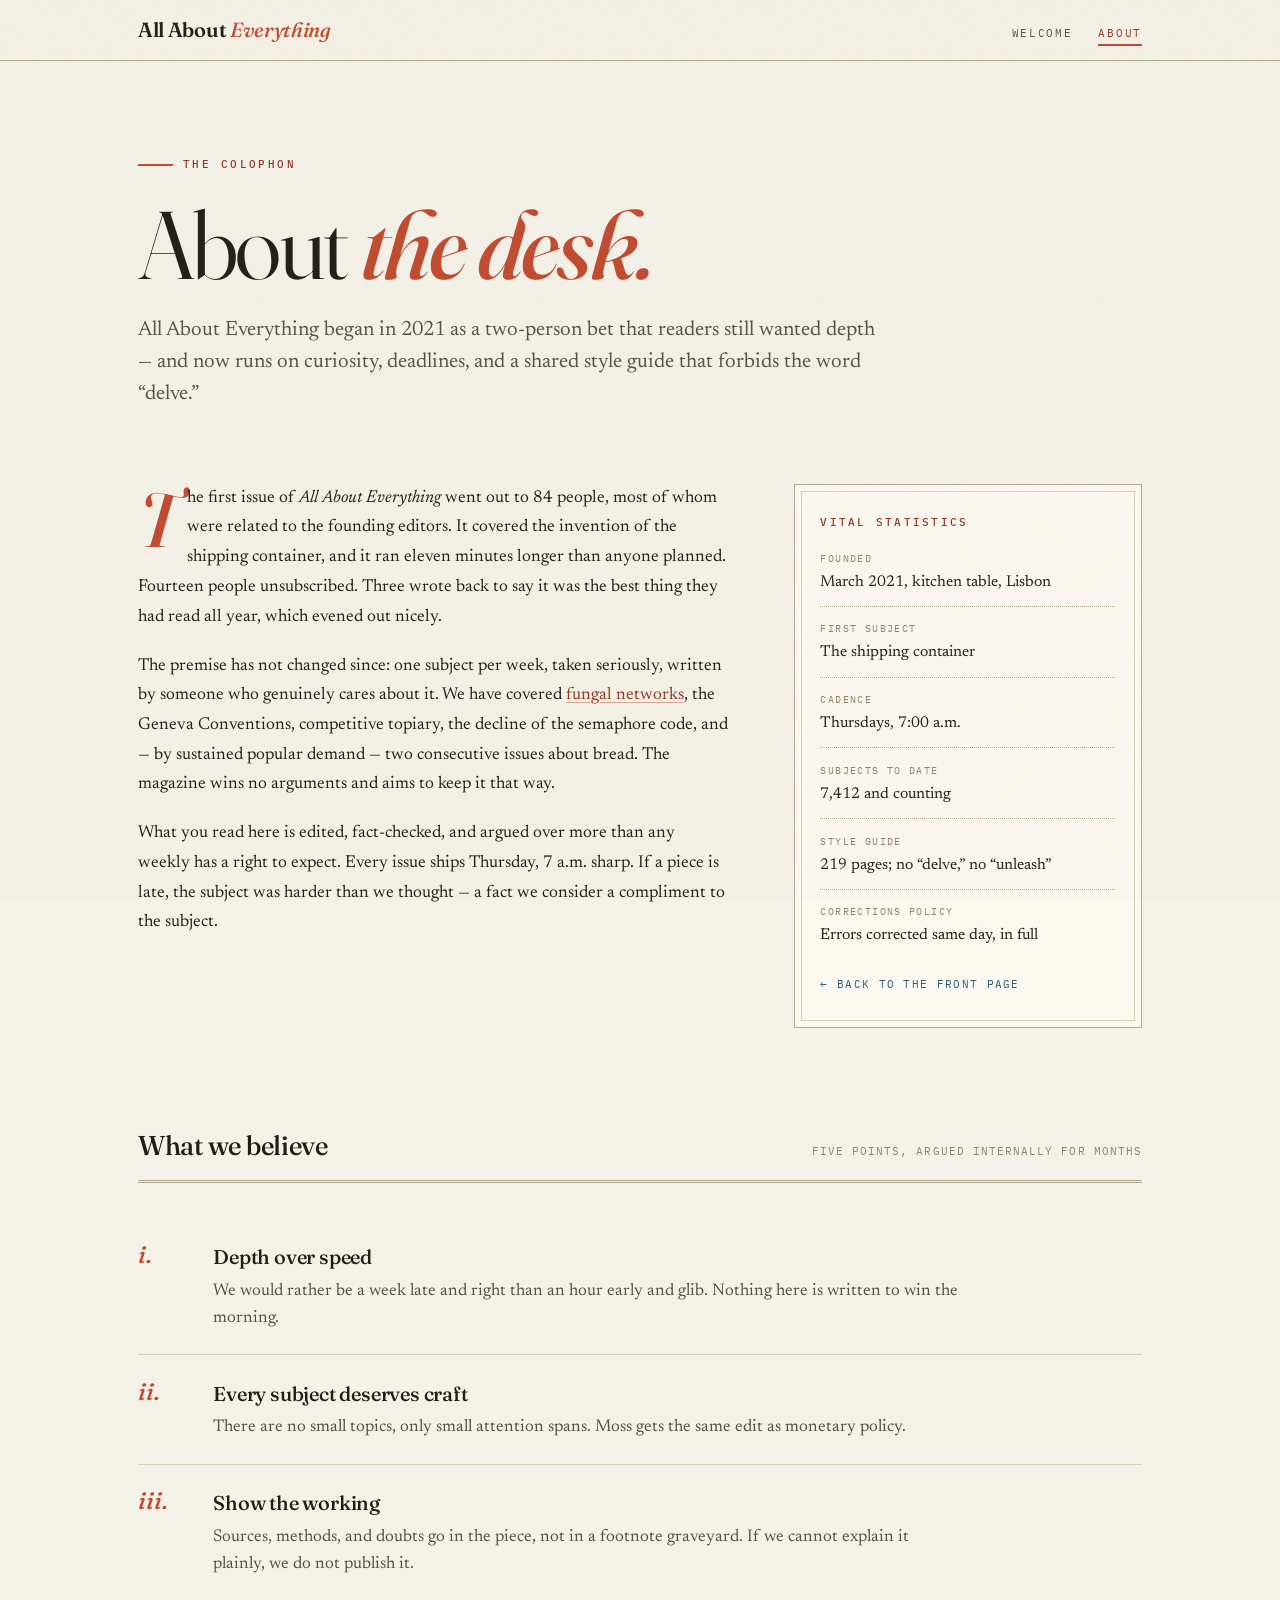
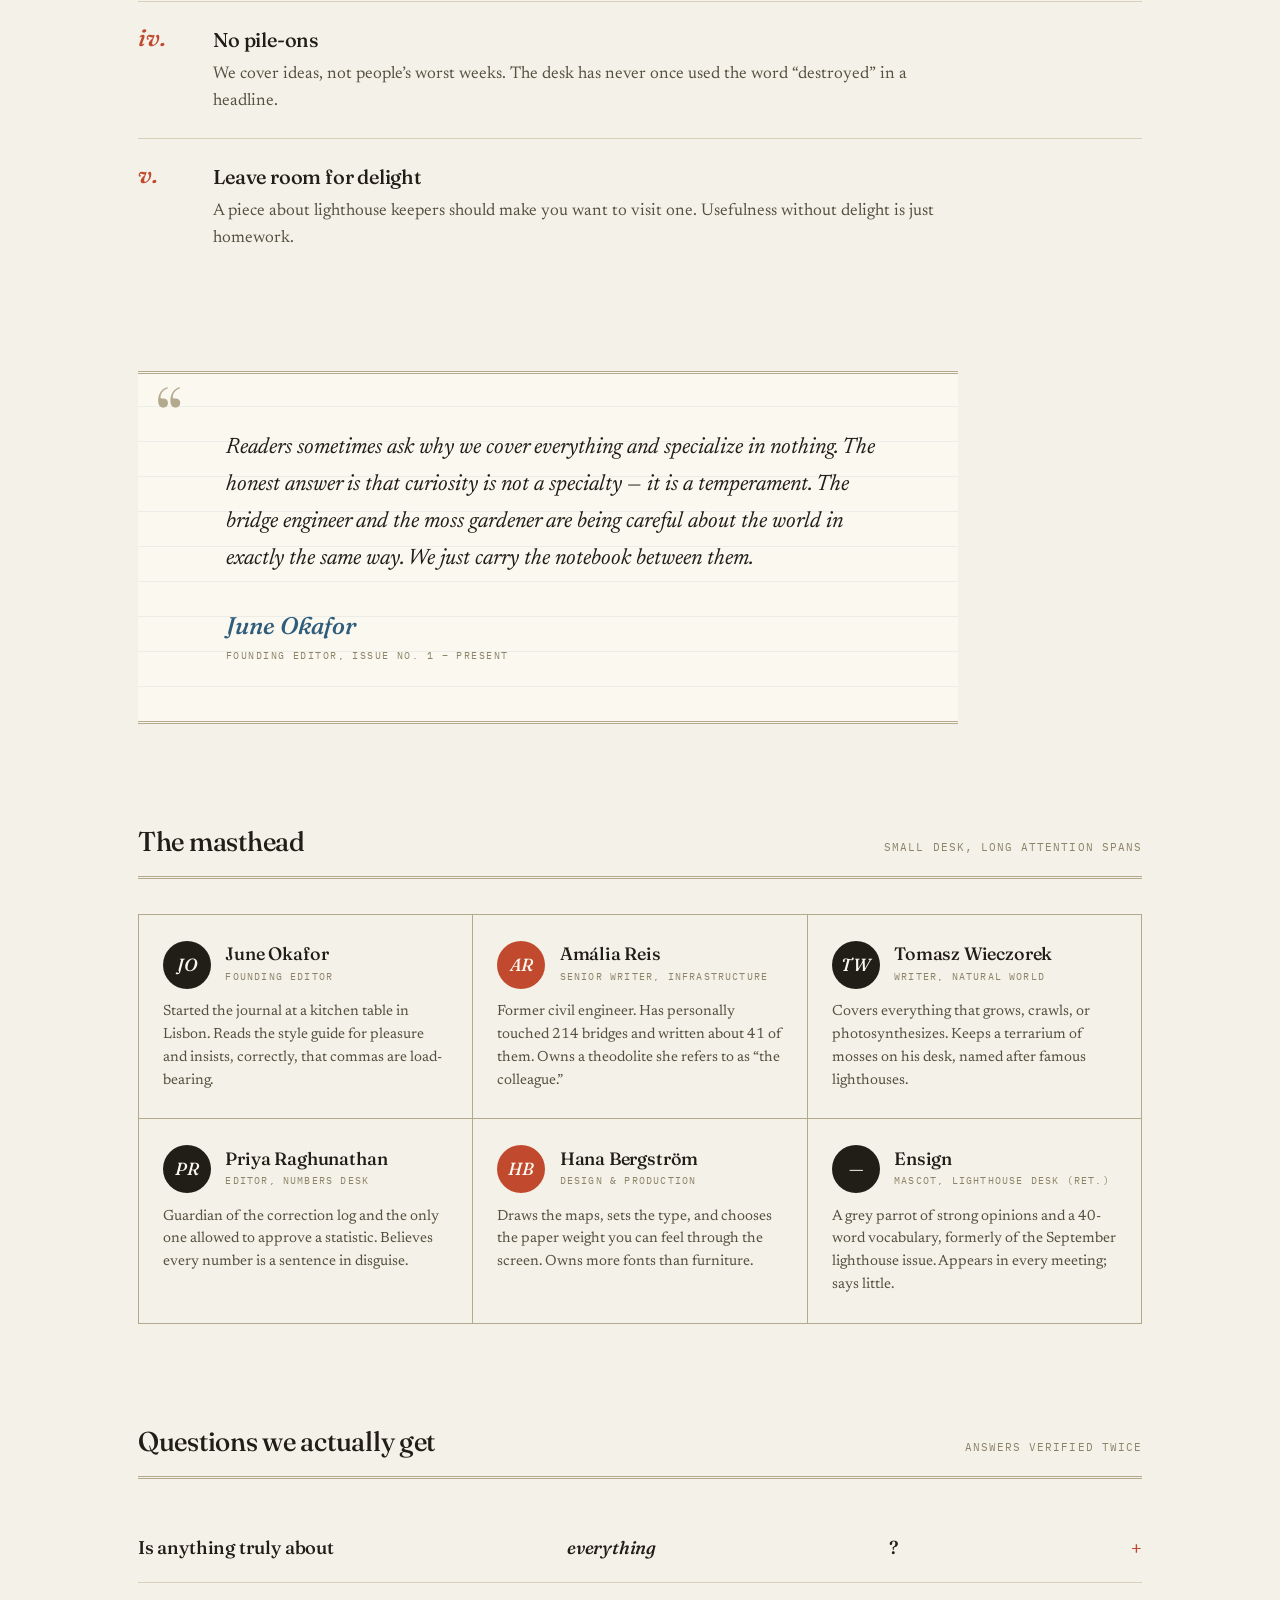
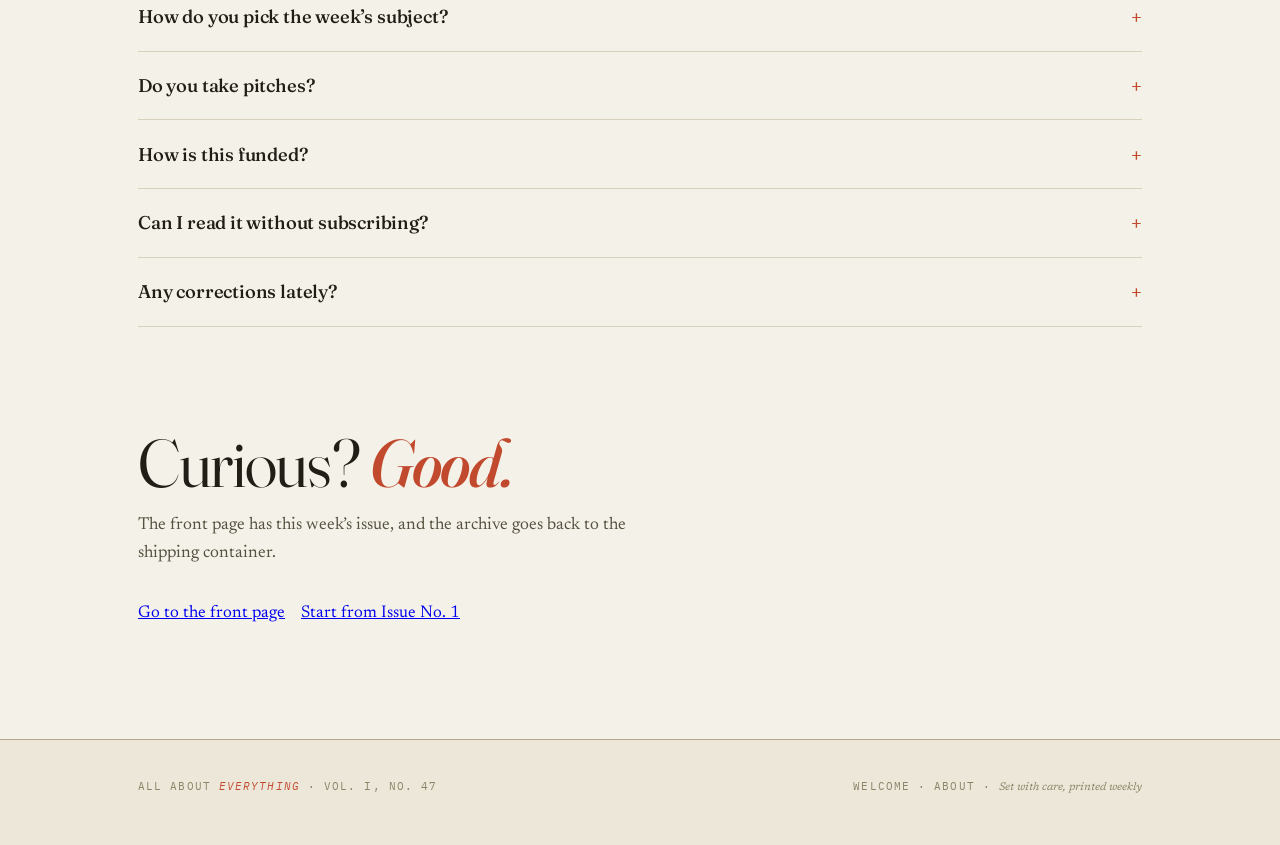
==== about.html @ d068d4e0 "Create welcome and about pages for "All About Everything" site (6abd3644879b558c0f91339a)" ====
<!doctype html>
<html lang="en">
<head>
  <meta charset="utf-8">
  <meta name="viewport" content="width=device-width, initial-scale=1">
  <title>About — All About Everything</title>
  <meta name="description" content="The story, the standards, and the people behind All About Everything, a weekly journal of useful obsessions.">
  <link rel="icon" type="image/svg+xml" href="/favicon.svg">
  <link rel="preconnect" href="https://fonts.googleapis.com">
  <link rel="preconnect" href="https://fonts.gstatic.com" crossorigin>
  <link href="https://fonts.googleapis.com/css2?family=Fraunces:ital,opsz,wght@0,9..144,300..900;1,9..144,300..900&family=Newsreader:ital,opsz,wght@0,6..72,300..700;1,6..72,300..700&family=IBM+Plex+Mono:ital,wght@0,400;0,500;1,400&display=swap" rel="stylesheet">
  <link rel="stylesheet" href="/css/site.css">
  <link rel="stylesheet" href="/css/about.css">
</head>
<body>

  <header class="topbar">
    <div class="topbar-inner">
      <a class="masthead" href="/">All About <em>Everything</em></a>
      <nav class="nav" aria-label="Primary">
        <a href="/">Welcome</a>
        <a href="/about.html" aria-current="page">About</a>
      </nav>
    </div>
  </header>

  <main>

    <!-- page head -->
    <section class="page-head wrap">
      <p class="kicker rise">The colophon</p>
      <h1 class="rise d1">About <em>the desk.</em></h1>
      <p class="standfirst rise d2">
        All About Everything began in 2021 as a two-person bet that readers
        still wanted depth — and now runs on curiosity, deadlines, and a
        shared style guide that forbids the word &ldquo;delve.&rdquo;
      </p>
    </section>

    <!-- story -->
    <section class="about-grid wrap" aria-label="Our story">
      <div class="about-main rise d2">
        <div class="drop-cap">
          <p>
            The first issue of <em>All About Everything</em> went out to
            84 people, most of whom were related to the founding editors.
            It covered the invention of the shipping container, and it ran
            eleven minutes longer than anyone planned. Fourteen people
            unsubscribed. Three wrote back to say it was the best thing
            they had read all year, which evened out nicely.
          </p>
          <p>
            The premise has not changed since: one subject per week, taken
            seriously, written by someone who genuinely cares about it.
            We have covered <a href="/">fungal networks</a>, the Geneva
            Conventions, competitive topiary, the decline of the semaphore
            code, and — by sustained popular demand — two consecutive
            issues about bread. The magazine wins no arguments and aims
            to keep it that way.
          </p>
          <p>
            What you read here is edited, fact-checked, and argued over
            more than any weekly has a right to expect. Every issue ships
            Thursday, 7&nbsp;a.m. sharp. If a piece is late, the subject
            was harder than we thought — a fact we consider a compliment
            to the subject.
          </p>
        </div>
      </div>

      <aside class="about-aside rise d3" aria-label="Vital statistics">
        <h2 class="aside-title">Vital statistics</h2>
        <dl class="specs">
          <div class="spec">
            <dt>Founded</dt>
            <dd>March 2021, kitchen table, Lisbon</dd>
          </div>
          <div class="spec">
            <dt>First subject</dt>
            <dd>The shipping container</dd>
          </div>
          <div class="spec">
            <dt>Cadence</dt>
            <dd>Thursdays, 7:00 a.m.</dd>
          </div>
          <div class="spec">
            <dt>Subjects to date</dt>
            <dd>7,412 and counting</dd>
          </div>
          <div class="spec">
            <dt>Style guide</dt>
            <dd>219 pages; no &ldquo;delve,&rdquo; no &ldquo;unleash&rdquo;</dd>
          </div>
          <div class="spec">
            <dt>Corrections policy</dt>
            <dd>Errors corrected same day, in full</dd>
          </div>
        </dl>
        <p class="aside-note">
          <a href="/">← Back to the front page</a>
        </p>
      </aside>
    </section>

    <!-- manifesto -->
    <section class="manifesto wrap">
      <div class="section-head rise">
        <h2>What we believe</h2>
        <span class="section-note">Five points, argued internally for months</span>
      </div>
      <ol class="creed">
        <li class="rise">
          <span class="creed-num">i.</span>
          <div>
            <h3>Depth over speed</h3>
            <p>We would rather be a week late and right than an hour early and glib. Nothing here is written to win the morning.</p>
          </div>
        </li>
        <li class="rise d1">
          <span class="creed-num">ii.</span>
          <div>
            <h3>Every subject deserves craft</h3>
            <p>There are no small topics, only small attention spans. Moss gets the same edit as monetary policy.</p>
          </div>
        </li>
        <li class="rise d2">
          <span class="creed-num">iii.</span>
          <div>
            <h3>Show the working</h3>
            <p>Sources, methods, and doubts go in the piece, not in a footnote graveyard. If we cannot explain it plainly, we do not publish it.</p>
          </div>
        </li>
        <li class="rise d3">
          <span class="creed-num">iv.</span>
          <div>
            <h3>No pile-ons</h3>
            <p>We cover ideas, not people&rsquo;s worst weeks. The desk has never once used the word &ldquo;destroyed&rdquo; in a headline.</p>
          </div>
        </li>
        <li class="rise d4">
          <span class="creed-num">v.</span>
          <div>
            <h3>Leave room for delight</h3>
            <p>A piece about lighthouse keepers should make you want to visit one. Usefulness without delight is just homework.</p>
          </div>
        </li>
      </ol>
    </section>

    <!-- letter from the editor -->
    <section class="letter wrap rise">
      <div class="letter-body">
        <span class="letter-mark" aria-hidden="true">&ldquo;</span>
        <p class="letter-text">
          Readers sometimes ask why we cover everything and specialize in
          nothing. The honest answer is that curiosity is not a specialty —
          it is a temperament. The bridge engineer and the moss gardener
          are being careful about the world in exactly the same way. We
          just carry the notebook between them.
        </p>
        <div class="letter-sig">
          <span class="sig-name">June Okafor</span>
          <span class="sig-role">Founding editor, Issue No. 1 &ndash; present</span>
        </div>
      </div>
    </section>

    <!-- masthead -->
    <section class="masthead-sec wrap" id="masthead">
      <div class="section-head rise">
        <h2>The masthead</h2>
        <span class="section-note">Small desk, long attention spans</span>
      </div>
      <div class="roster">
        <article class="person rise">
          <div class="person-head">
            <span class="initials" aria-hidden="true">JO</span>
            <div>
              <h3>June Okafor</h3>
              <p class="role">Founding editor</p>
            </div>
          </div>
          <p class="person-bio">
            Started the journal at a kitchen table in Lisbon. Reads the
            style guide for pleasure and insists, correctly, that commas
            are load-bearing.
          </p>
        </article>
        <article class="person rise d1">
          <div class="person-head">
            <span class="initials" aria-hidden="true">AR</span>
            <div>
              <h3>Amália Reis</h3>
              <p class="role">Senior writer, infrastructure</p>
            </div>
          </div>
          <p class="person-bio">
            Former civil engineer. Has personally touched 214 bridges and
            written about 41 of them. Owns a theodolite she refers to as
            &ldquo;the colleague.&rdquo;
          </p>
        </article>
        <article class="person rise d2">
          <div class="person-head">
            <span class="initials" aria-hidden="true">TW</span>
            <div>
              <h3>Tomasz Wieczorek</h3>
              <p class="role">Writer, natural world</p>
            </div>
          </div>
          <p class="person-bio">
            Covers everything that grows, crawls, or photosynthesizes.
            Keeps a terrarium of mosses on his desk, named after famous
            lighthouses.
          </p>
        </article>
        <article class="person rise d3">
          <div class="person-head">
            <span class="initials" aria-hidden="true">PR</span>
            <div>
              <h3>Priya Raghunathan</h3>
              <p class="role">Editor, numbers desk</p>
            </div>
          </div>
          <p class="person-bio">
            Guardian of the correction log and the only one allowed to
            approve a statistic. Believes every number is a sentence in
            disguise.
          </p>
        </article>
        <article class="person rise d4">
          <div class="person-head">
            <span class="initials" aria-hidden="true">HB</span>
            <div>
              <h3>Hana Bergström</h3>
              <p class="role">Design &amp; production</p>
            </div>
          </div>
          <p class="person-bio">
            Draws the maps, sets the type, and chooses the paper weight
            you can feel through the screen. Owns more fonts than furniture.
          </p>
        </article>
        <article class="person rise d5">
          <div class="person-head">
            <span class="initials" aria-hidden="true">—</span>
            <div>
              <h3>Ensign</h3>
              <p class="role">Mascot, lighthouse desk (ret.)</p>
            </div>
          </div>
          <p class="person-bio">
            A grey parrot of strong opinions and a 40-word vocabulary,
            formerly of the September lighthouse issue. Appears in every
            meeting; says little.
          </p>
        </article>
      </div>
    </section>

    <!-- FAQ -->
    <section class="faq wrap">
      <div class="section-head rise">
        <h2>Questions we actually get</h2>
        <span class="section-note">Answers verified twice</span>
      </div>
      <details class="faq-item rise">
        <summary>Is anything truly about <em>everything</em>?</summary>
        <p>Everything, no. Anything, yes. The name is an ambition, not an inventory — like calling a ship Unsinkable, which we do not recommend.</p>
      </details>
      <details class="faq-item rise d1">
        <summary>How do you pick the week&rsquo;s subject?</summary>
        <p>A suggestion box, a long list, and a Friday argument that ends when someone says &ldquo;that&rsquo;s actually fascinating.&rdquo; Readers suggest about a third of our subjects.</p>
      </details>
      <details class="faq-item rise d2">
        <summary>Do you take pitches?</summary>
        <p>Gladly, from readers and strangers alike. Send three sentences on the subject and why it deserves sixteen patient minutes. Pitches about bread queue-jump automatically.</p>
      </details>
      <details class="faq-item rise d3">
        <summary>How is this funded?</summary>
        <p>Subscriptions, a small flock of patient sponsors, and one very loyal pig farm in Aveiro whose advertisements you have almost certainly seen.</p>
      </details>
      <details class="faq-item rise d4">
        <summary>Can I read it without subscribing?</summary>
        <p>Every piece is free on the site each Thursday. The emailed edition adds a list of four things worth knowing and the satisfying feeling of punctuality.</p>
      </details>
      <details class="faq-item rise d5">
        <summary>Any corrections lately?</summary>
        <p>Issue 41 said the Eiffel Tower grows six meters in summer; it grows roughly 15 centimeters. The error stood for nine hours, which the numbers desk still discusses in group therapy.</p>
      </details>
    </section>

    <!-- closing CTA -->
    <section class="cta wrap rise">
      <h2>Curious? <em>Good.</em></h2>
      <p>
        The front page has this week&rsquo;s issue, and the archive goes back
        to the shipping container.
      </p>
      <div class="cta-actions">
        <a class="btn btn-primary" href="/">Go to the front page</a>
        <a class="btn btn-ghost" href="/">Start from Issue No. 1</a>
      </div>
    </section>

  </main>

  <footer class="footer">
    <div class="footer-inner">
      <p>All About <em style="font-style:italic;color:var(--accent)">Everything</em> · Vol. I, No. 47</p>
      <p><a href="/">Welcome</a> · <a href="/about.html">About</a> · <span class="fin">Set with care, printed weekly</span></p>
    </div>
  </footer>

</body>
</html>
---- css/site.css ----
/* ============================================================
   All About Everything — editorial print system
   Cream paper, ink black, vermilion accent. Fraunces + Newsreader.
   ============================================================ */

:root {
  --paper: #f4f1e8;
  --paper-raised: #fbf8f0;
  --paper-deep: #ece7d8;
  --ink: #211d17;
  --ink-soft: #55503f;
  --ink-faint: #8b8468;
  --rule: #d8d1ba;
  --rule-strong: #b3a98c;
  --accent: #c14a2e;
  --accent-deep: #94341c;
  --blue-pencil: #2f5d7c;

  --serif-display: "Fraunces", Georgia, "Times New Roman", serif;
  --serif-text: "Newsreader", Georgia, "Times New Roman", serif;
  --mono: "IBM Plex Mono", "Courier New", monospace;

  --w: 1100px;
  --gutter: clamp(1.25rem, 4vw, 3rem);
}

* { margin: 0; padding: 0; box-sizing: border-box; }

html { scroll-behavior: smooth; }

::selection {
  background: var(--accent);
  color: var(--paper-raised);
}

body {
  font-family: var(--serif-text);
  background: var(--paper);
  color: var(--ink);
  font-size: 1.0625rem;
  line-height: 1.6;
  -webkit-font-smoothing: antialiased;
  text-rendering: optimizeLegibility;
}

/* ---- grain + atmosphere -------------------------------------- */
body::before {
  content: "";
  position: fixed;
  inset: 0;
  z-index: 1000;
  pointer-events: none;
  opacity: 0.05;
  background-image: url("data:image/svg+xml,%3Csvg xmlns='http://www.w3.org/2000/svg' width='140' height='140'%3E%3Cfilter id='n'%3E%3CfeTurbulence type='fractalNoise' baseFrequency='0.9' numOctaves='3'/%3E%3C/filter%3E%3Crect width='140' height='140' filter='url(%23n)'/%3E%3C/svg%3E");
}

/* ---- top bar -------------------------------------------------- */
.topbar {
  position: sticky;
  top: 0;
  z-index: 50;
  background: color-mix(in srgb, var(--paper) 92%, transparent);
  backdrop-filter: blur(10px) saturate(1.2);
  -webkit-backdrop-filter: blur(10px) saturate(1.2);
  border-bottom: 1px solid var(--rule-strong);
}

.topbar-inner {
  max-width: var(--w);
  margin: 0 auto;
  padding: 0.85rem var(--gutter);
  display: flex;
  align-items: baseline;
  justify-content: space-between;
  gap: 1rem;
}

.masthead {
  font-family: var(--serif-display);
  font-weight: 600;
  font-size: 1.28rem;
  letter-spacing: -0.015em;
  font-variation-settings: "opsz" 40;
  color: var(--ink);
  text-decoration: none;
  white-space: nowrap;
}
.masthead em {
  font-style: italic;
  font-weight: 500;
  color: var(--accent);
}

.nav {
  display: flex;
  gap: 1.6rem;
  align-items: baseline;
}
.nav a {
  font-family: var(--mono);
  font-size: 0.68rem;
  letter-spacing: 0.16em;
  text-transform: uppercase;
  text-decoration: none;
  color: var(--ink-soft);
  padding-bottom: 2px;
  border-bottom: 2px solid transparent;
  transition: color 160ms ease, border-color 160ms ease;
}
.nav a:hover { color: var(--ink); border-color: var(--accent); }
.nav a[aria-current="page"] {
  color: var(--accent-deep);
  border-color: var(--accent);
}

/* ---- footer --------------------------------------------------- */
.footer {
  margin-top: clamp(4rem, 9vw, 7rem);
  border-top: 1px solid var(--rule-strong);
  background: var(--paper-deep);
}
.footer-inner {
  max-width: var(--w);
  margin: 0 auto;
  padding: 2.4rem var(--gutter) 3rem;
  display: flex;
  flex-wrap: wrap;
  gap: 1rem 2.5rem;
  justify-content: space-between;
  align-items: baseline;
}
.footer p {
  font-family: var(--mono);
  font-size: 0.68rem;
  letter-spacing: 0.1em;
  color: var(--ink-faint);
  text-transform: uppercase;
}
.footer a { color: inherit; text-decoration: none; }
.footer a:hover { color: var(--accent-deep); }
.footer .fin { font-style: italic; text-transform: none; letter-spacing: 0; font-family: var(--serif-text); }

/* ---- entry animation ------------------------------------------ */
@keyframes rise {
  from { opacity: 0; transform: translateY(14px); }
  to { opacity: 1; transform: translateY(0); }
}
.rise {
  animation: rise 700ms cubic-bezier(0.22, 1, 0.36, 1) both;
}
.d1 { animation-delay: 60ms; }
.d2 { animation-delay: 150ms; }
.d3 { animation-delay: 240ms; }
.d4 { animation-delay: 330ms; }
.d5 { animation-delay: 420ms; }
.d6 { animation-delay: 510ms; }
.d7 { animation-delay: 600ms; }

@media (prefers-reduced-motion: reduce) {
  *, *::before, *::after { animation-duration: 0.01ms !important; transition-duration: 0.01ms !important; }
  html { scroll-behavior: auto; }
}

/* ---- shared utility ------------------------------------------- */
.wrap { max-width: var(--w); margin: 0 auto; padding-left: var(--gutter); padding-right: var(--gutter); }

.kicker {
  font-family: var(--mono);
  font-size: 0.7rem;
  font-weight: 500;
  letter-spacing: 0.22em;
  text-transform: uppercase;
  color: var(--accent-deep);
  display: inline-flex;
  align-items: center;
  gap: 0.6rem;
}
.kicker::before {
  content: "";
  width: 2.2rem;
  height: 2px;
  background: var(--accent);
  transform: skewX(-30deg);
}

a:focus-visible,
button:focus-visible {
  outline: 2px solid var(--accent);
  outline-offset: 3px;
  border-radius: 1px;
}

@media (max-width: 560px) {
  .topbar-inner { flex-direction: column; align-items: flex-start; gap: 0.55rem; }
  .nav { gap: 1.1rem; }
}
---- css/about.css ----
/* ---- about page ----------------------------------------------- */

.page-head {
  padding-top: clamp(3rem, 7vw, 5.5rem);
}
.page-head h1 {
  font-family: var(--serif-display);
  font-variation-settings: "opsz" 144;
  font-weight: 350;
  font-size: clamp(2.8rem, 8vw, 6rem);
  line-height: 0.98;
  letter-spacing: -0.025em;
  margin-top: 1.3rem;
}
.page-head h1 em { font-style: italic; font-weight: 500; color: var(--accent); }
.standfirst {
  margin-top: 1.5rem;
  max-width: 36em;
  font-size: clamp(1.1rem, 1.8vw, 1.3rem);
  line-height: 1.55;
  color: var(--ink-soft);
}

/* story grid */
.about-grid {
  margin-top: clamp(3rem, 6vw, 4.5rem);
  display: grid;
  grid-template-columns: minmax(0, 1.7fr) minmax(0, 1fr);
  gap: clamp(2rem, 5vw, 4rem);
  align-items: start;
}
.drop-cap > p + p { margin-top: 1.2rem; }
.drop-cap > p:first-child::first-letter {
  font-family: var(--serif-display);
  font-variation-settings: "opsz" 144;
  font-weight: 500;
  font-style: italic;
  font-size: 4.4em;
  line-height: 0.78;
  float: left;
  padding: 0.08em 0.12em 0 0;
  color: var(--accent);
}
.about-main p {
  font-size: 1.08rem;
  line-height: 1.72;
  color: var(--ink);
}
.about-main a {
  color: var(--accent-deep);
  text-decoration-color: color-mix(in srgb, var(--accent) 45%, transparent);
  text-underline-offset: 3px;
}
.about-main a:hover { text-decoration-color: var(--accent); }

.about-aside {
  border: 1px solid var(--rule-strong);
  background: var(--paper-raised);
  padding: 1.8rem 1.6rem;
  position: relative;
}
.about-aside::before {
  content: "";
  position: absolute;
  inset: 6px;
  border: 1px solid var(--rule);
  pointer-events: none;
}
.aside-title {
  font-family: var(--mono);
  font-size: 0.7rem;
  font-weight: 500;
  letter-spacing: 0.2em;
  text-transform: uppercase;
  color: var(--accent-deep);
  margin-bottom: 1.2rem;
}
.specs { display: flex; flex-direction: column; gap: 0.9rem; }
.spec dt {
  font-family: var(--mono);
  font-size: 0.62rem;
  letter-spacing: 0.14em;
  text-transform: uppercase;
  color: var(--ink-faint);
}
.spec dd {
  font-family: var(--serif-text);
  font-size: 0.98rem;
  color: var(--ink);
  border-bottom: 1px dotted var(--rule-strong);
  padding-bottom: 0.7rem;
  margin-top: 0.2rem;
}
.spec:last-child dd { border-bottom: 0; padding-bottom: 0; }
.aside-note { margin-top: 1.4rem; }
.aside-note a {
  font-family: var(--mono);
  font-size: 0.68rem;
  letter-spacing: 0.12em;
  text-transform: uppercase;
  color: var(--blue-pencil);
  text-decoration: none;
}
.aside-note a:hover { color: var(--accent-deep); }

@media (max-width: 820px) {
  .about-grid { grid-template-columns: 1fr; }
}

/* section head (shared look, local copy) */
.section-head {
  display: flex;
  align-items: baseline;
  justify-content: space-between;
  gap: 1rem;
  border-bottom: 3px double var(--rule-strong);
  padding-bottom: 0.8rem;
  margin-bottom: 2.2rem;
}
.section-head h2 {
  font-family: var(--serif-display);
  font-variation-settings: "opsz" 60;
  font-weight: 500;
  font-size: 1.7rem;
  letter-spacing: -0.01em;
}
.section-note {
  font-family: var(--mono);
  font-size: 0.66rem;
  letter-spacing: 0.1em;
  text-transform: uppercase;
  color: var(--ink-faint);
  text-align: right;
}

/* manifesto */
.manifesto { margin-top: clamp(4rem, 8vw, 6rem); }
.creed { list-style: none; counter-reset: none; }
.creed li {
  display: grid;
  grid-template-columns: 3.5rem 1fr;
  gap: 1.2rem;
  padding: 1.4rem 0;
  border-bottom: 1px solid var(--rule);
}
.creed li:last-child { border-bottom: 0; }
.creed-num {
  font-family: var(--serif-display);
  font-style: italic;
  font-weight: 500;
  font-size: 1.5rem;
  color: var(--accent);
  line-height: 1.2;
}
.creed h3 {
  font-family: var(--serif-display);
  font-weight: 500;
  font-size: 1.25rem;
  letter-spacing: -0.01em;
  margin-bottom: 0.3rem;
}
.creed p { color: var(--ink-soft); max-width: 44em; }

/* letter */
.letter {
  margin-top: clamp(4rem, 8vw, 6rem);
}
.letter-body {
  position: relative;
  border-top: 3px double var(--rule-strong);
  border-bottom: 3px double var(--rule-strong);
  background:
    repeating-linear-gradient(0deg,
      transparent 0 34px,
      color-mix(in srgb, var(--blue-pencil) 7%, transparent) 34px 35px),
    var(--paper-raised);
  padding: clamp(2rem, 5vw, 3.5rem);
  max-width: 820px;
}
.letter-mark {
  position: absolute;
  top: 0.4rem;
  left: 1.2rem;
  font-family: var(--serif-display);
  font-size: 5rem;
  line-height: 1;
  color: var(--rule-strong);
  user-select: none;
}
.letter-text {
  font-size: clamp(1.15rem, 2vw, 1.4rem);
  line-height: 1.65;
  font-style: italic;
  color: var(--ink);
  max-width: 34em;
  margin-left: 2rem;
}
.letter-sig {
  margin-top: 1.8rem;
  margin-left: 2rem;
  display: flex;
  flex-direction: column;
  gap: 0.2rem;
}
.sig-name {
  font-family: var(--serif-display);
  font-style: italic;
  font-weight: 500;
  font-size: 1.5rem;
  color: var(--blue-pencil);
}
.sig-role {
  font-family: var(--mono);
  font-size: 0.64rem;
  letter-spacing: 0.14em;
  text-transform: uppercase;
  color: var(--ink-faint);
}
@media (max-width: 560px) {
  .letter-mark { display: none; }
  .letter-text, .letter-sig { margin-left: 0; }
}

/* masthead roster */
.masthead-sec { margin-top: clamp(4rem, 8vw, 6rem); }
.roster {
  display: grid;
  grid-template-columns: repeat(3, 1fr);
  gap: 0;
  border-top: 1px solid var(--rule-strong);
  border-left: 1px solid var(--rule-strong);
}
.person {
  border-right: 1px solid var(--rule-strong);
  border-bottom: 1px solid var(--rule-strong);
  padding: 1.6rem 1.5rem;
  transition: background 200ms ease;
}
.person:hover { background: var(--paper-raised); }
.person-head {
  display: flex;
  align-items: center;
  gap: 0.9rem;
  margin-bottom: 0.8rem;
}
.initials {
  flex-shrink: 0;
  width: 3rem;
  height: 3rem;
  display: grid;
  place-items: center;
  font-family: var(--serif-display);
  font-style: italic;
  font-weight: 500;
  font-size: 1.1rem;
  color: var(--paper-raised);
  background: var(--ink);
  border-radius: 50%;
}
.person:nth-child(2) .initials, .person:nth-child(5) .initials { background: var(--accent); }
.person h3 {
  font-family: var(--serif-display);
  font-weight: 500;
  font-size: 1.12rem;
  letter-spacing: -0.01em;
  line-height: 1.15;
}
.role {
  font-family: var(--mono);
  font-size: 0.62rem;
  letter-spacing: 0.12em;
  text-transform: uppercase;
  color: var(--ink-faint);
  margin-top: 0.25rem;
}
.person-bio {
  font-size: 0.92rem;
  color: var(--ink-soft);
  line-height: 1.55;
}
@media (max-width: 900px) { .roster { grid-template-columns: repeat(2, 1fr); } }
@media (max-width: 560px) { .roster { grid-template-columns: 1fr; } }

/* faq */
.faq { margin-top: clamp(4rem, 8vw, 6rem); }
.faq-item {
  border-bottom: 1px solid var(--rule);
}
.faq-item summary {
  cursor: pointer;
  list-style: none;
  display: flex;
  align-items: baseline;
  justify-content: space-between;
  gap: 1rem;
  padding: 1.2rem 0;
  font-family: var(--serif-display);
  font-weight: 500;
  font-size: 1.15rem;
  letter-spacing: -0.01em;
  transition: color 160ms ease;
}
.faq-item summary::-webkit-details-marker { display: none; }
.faq-item summary::after {
  content: "+";
  font-family: var(--mono);
  font-weight: 400;
  color: var(--accent);
  flex-shrink: 0;
  transition: transform 200ms ease;
}
.faq-item[open] summary::after { transform: rotate(45deg); }
.faq-item summary:hover { color: var(--accent-deep); }
.faq-item[open] summary { color: var(--accent-deep); }
.faq-item p {
  padding: 0 0 1.3rem;
  max-width: 46em;
  color: var(--ink-soft);
}

/* closing cta */
.cta {
  margin-top: clamp(4rem, 8vw, 6.5rem);
  text-align: left;
}
.cta h2 {
  font-family: var(--serif-display);
  font-variation-settings: "opsz" 144;
  font-weight: 350;
  font-size: clamp(2.4rem, 6vw, 4.2rem);
  line-height: 1;
  letter-spacing: -0.02em;
}
.cta h2 em { font-style: italic; font-weight: 500; color: var(--accent); }
.cta p {
  margin-top: 1rem;
  max-width: 30em;
  color: var(--ink-soft);
  font-size: 1.08rem;
}
.cta-actions {
  margin-top: 2rem;
  display: flex;
  gap: 1rem;
  flex-wrap: wrap;
}
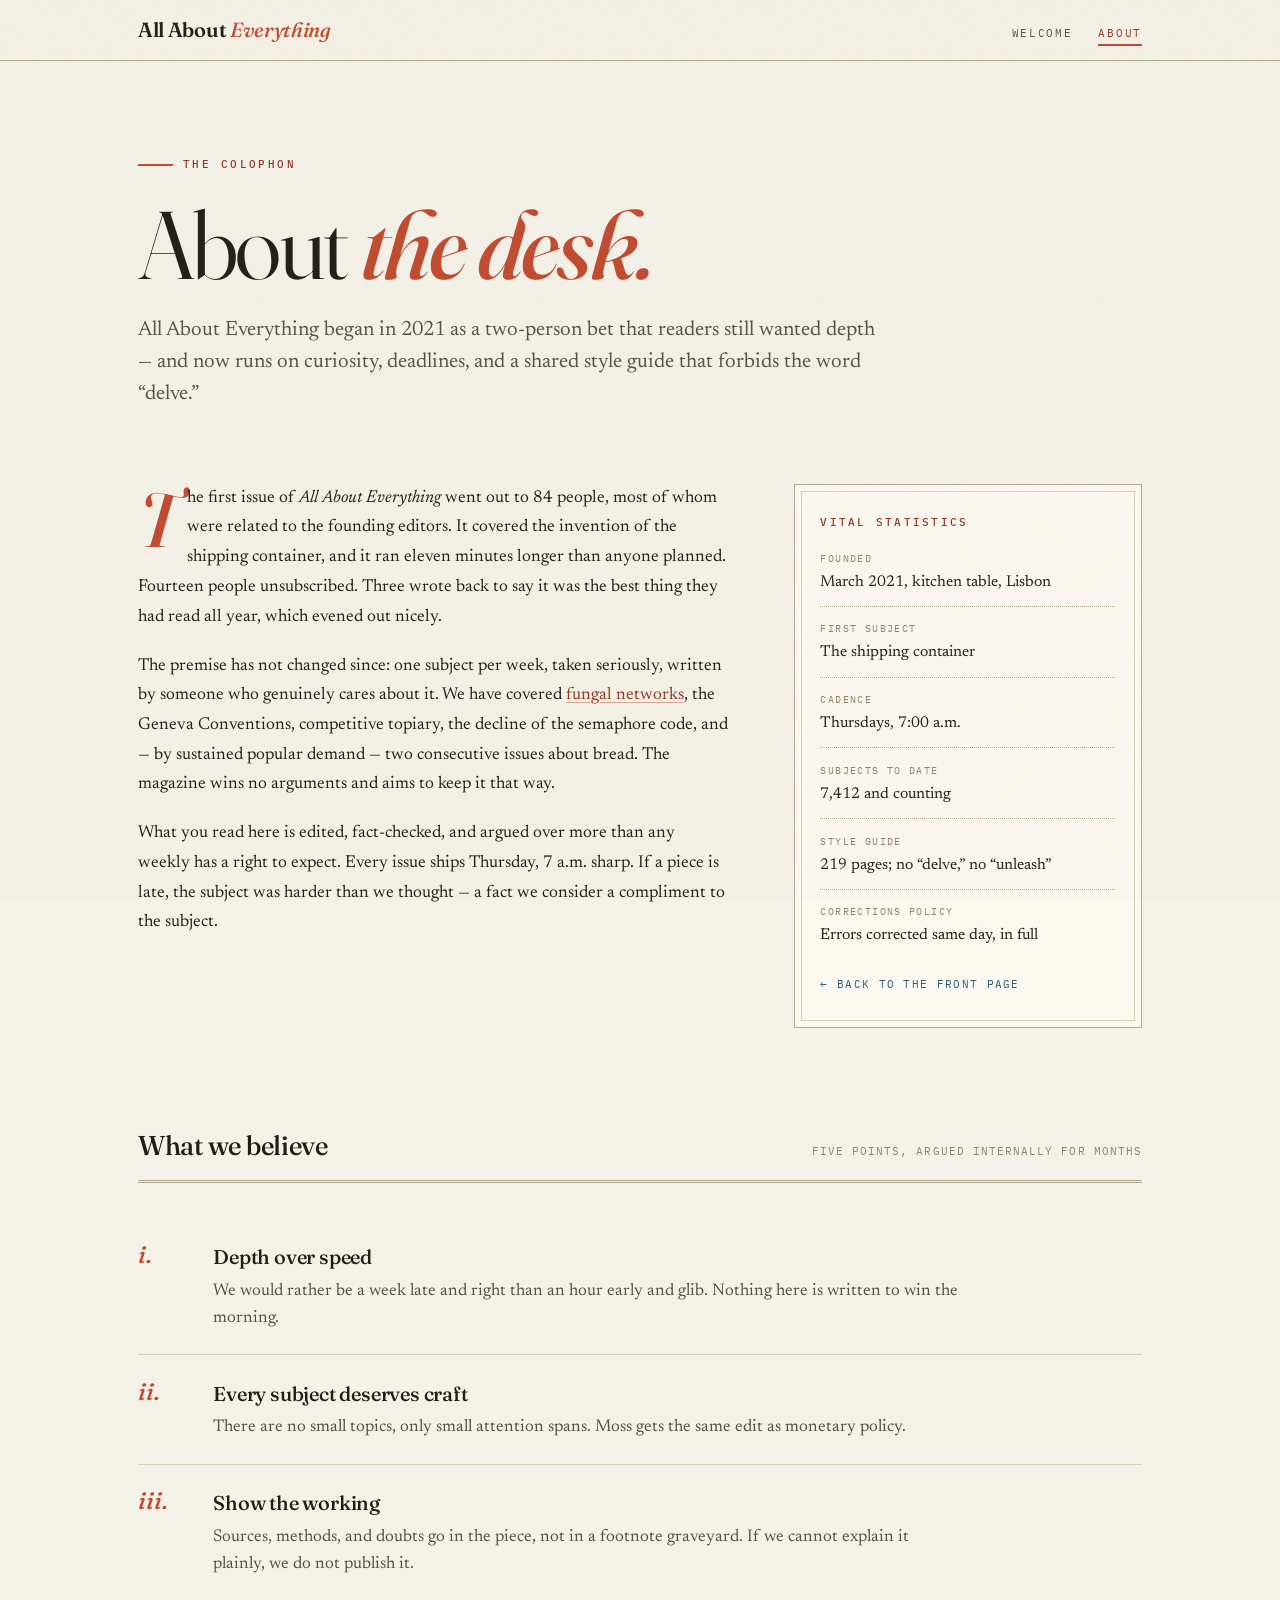
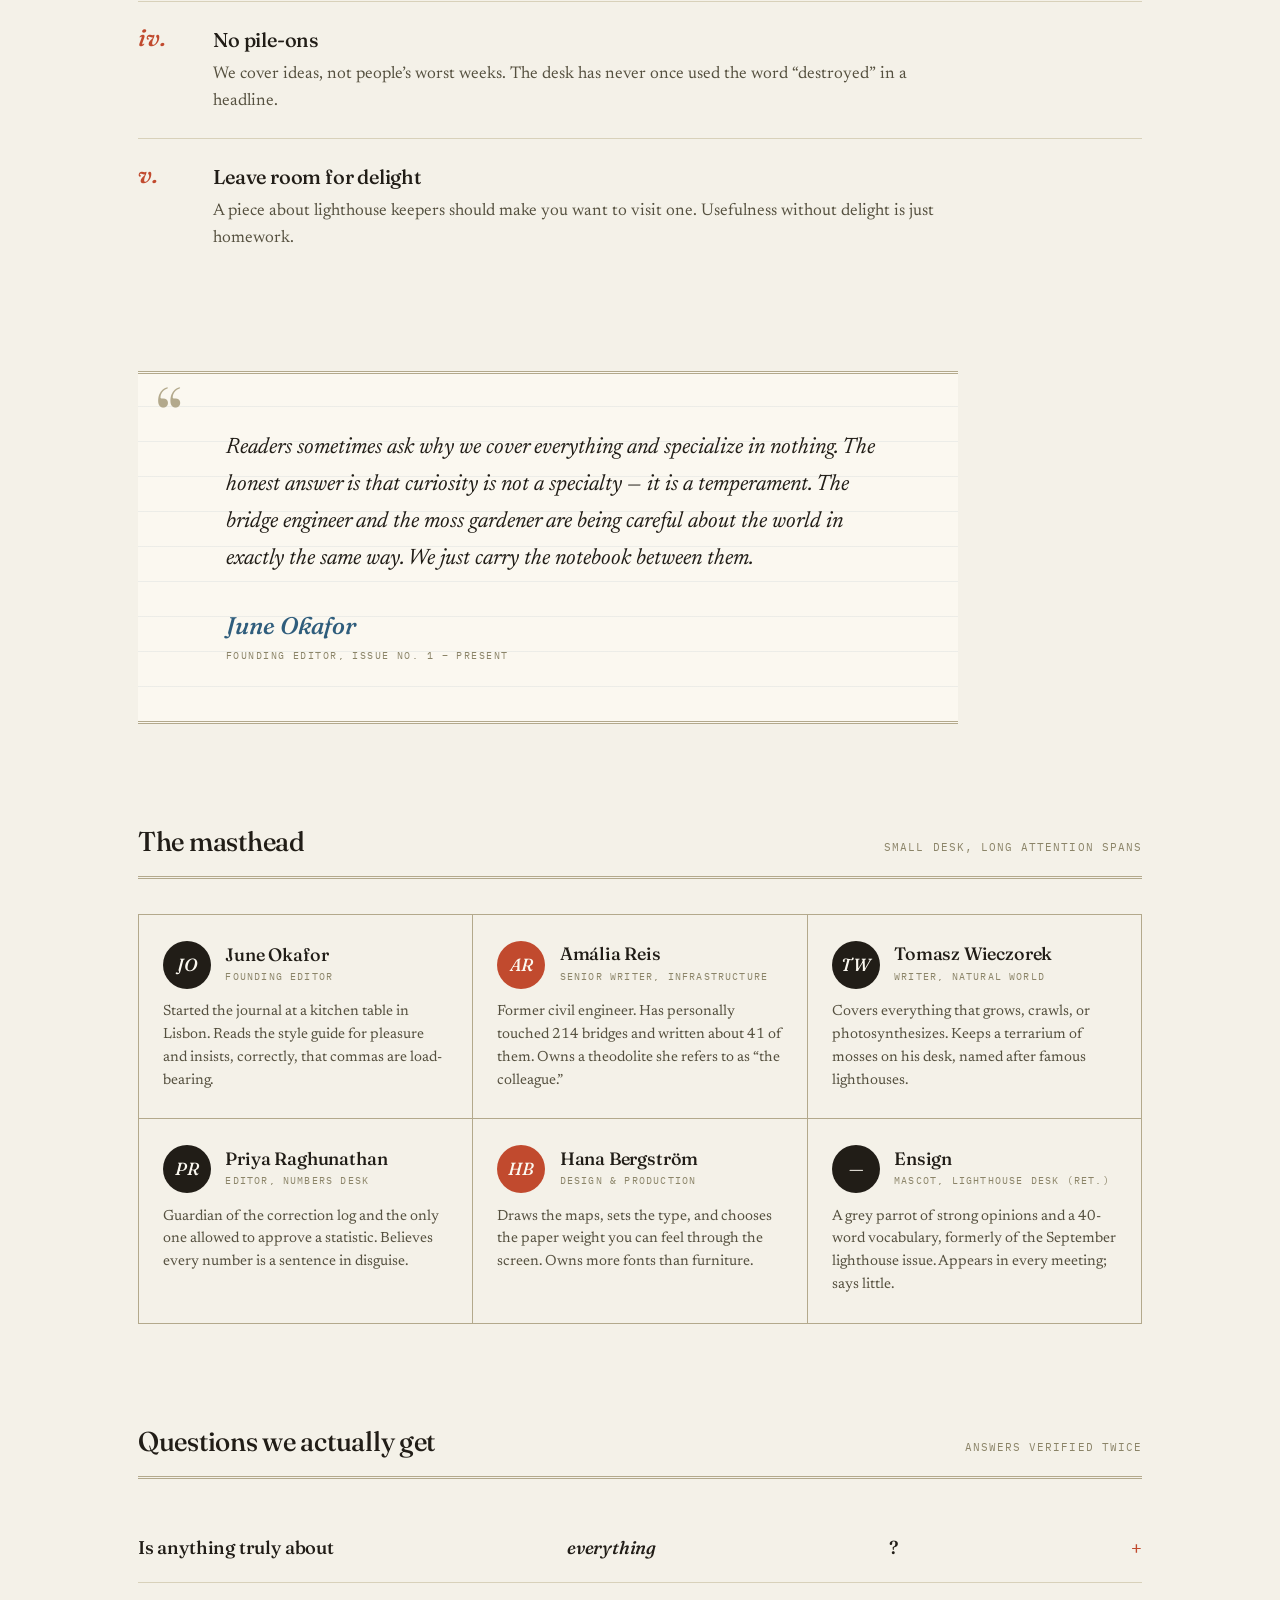
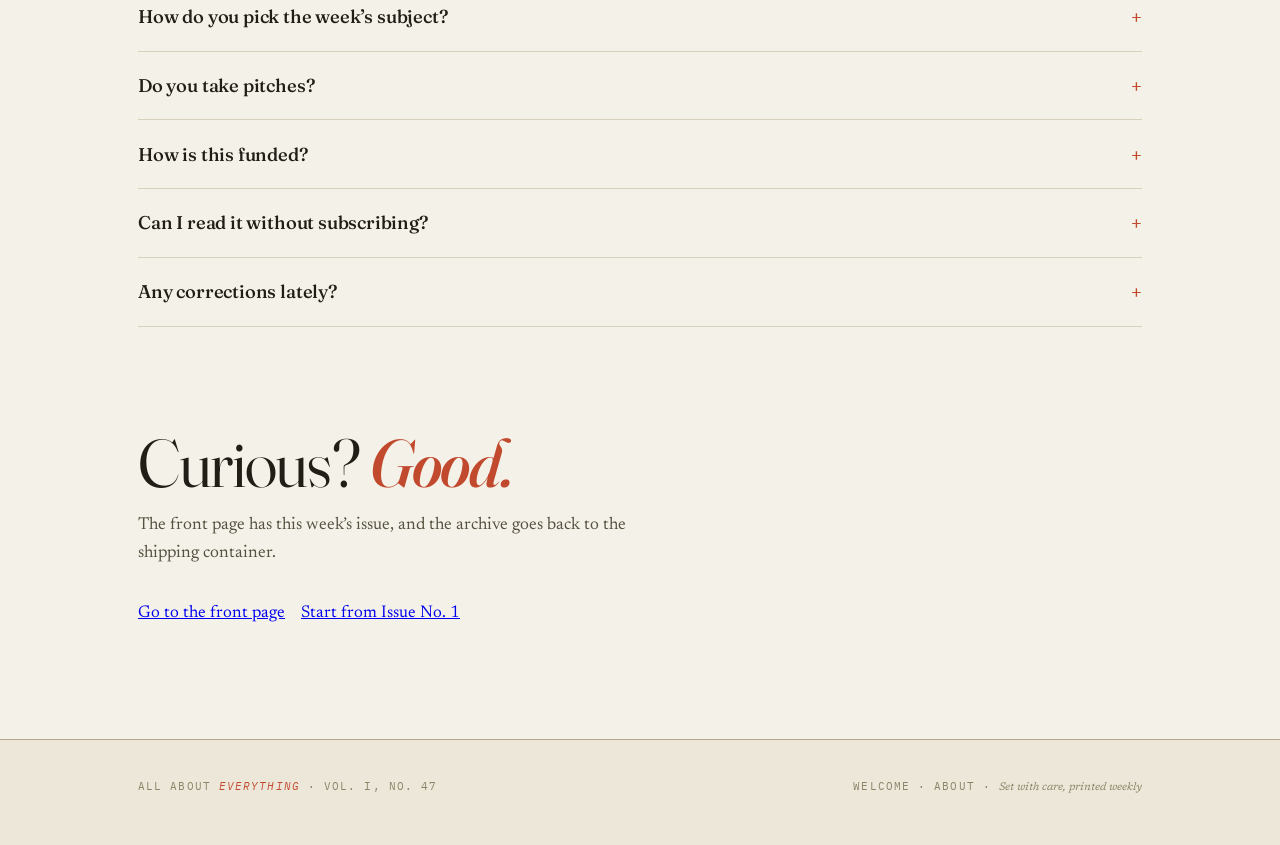
==== commit cd41af37: "Add Google AdSense snippet to Sindicate (6abd410eeaf01aa936519bac)" ====
--- a/about.html
+++ b/about.html
@@ -11,6 +11,8 @@
   <link href="https://fonts.googleapis.com/css2?family=Fraunces:ital,opsz,wght@0,9..144,300..900;1,9..144,300..900&family=Newsreader:ital,opsz,wght@0,6..72,300..700;1,6..72,300..700&family=IBM+Plex+Mono:ital,wght@0,400;0,500;1,400&display=swap" rel="stylesheet">
   <link rel="stylesheet" href="/css/site.css">
   <link rel="stylesheet" href="/css/about.css">
+  <script async src="https://pagead2.googlesyndication.com/pagead/js/adsbygoogle.js?client=ca-pub-3044430061127315"
+     crossorigin="anonymous"></script>
 </head>
 <body>
 
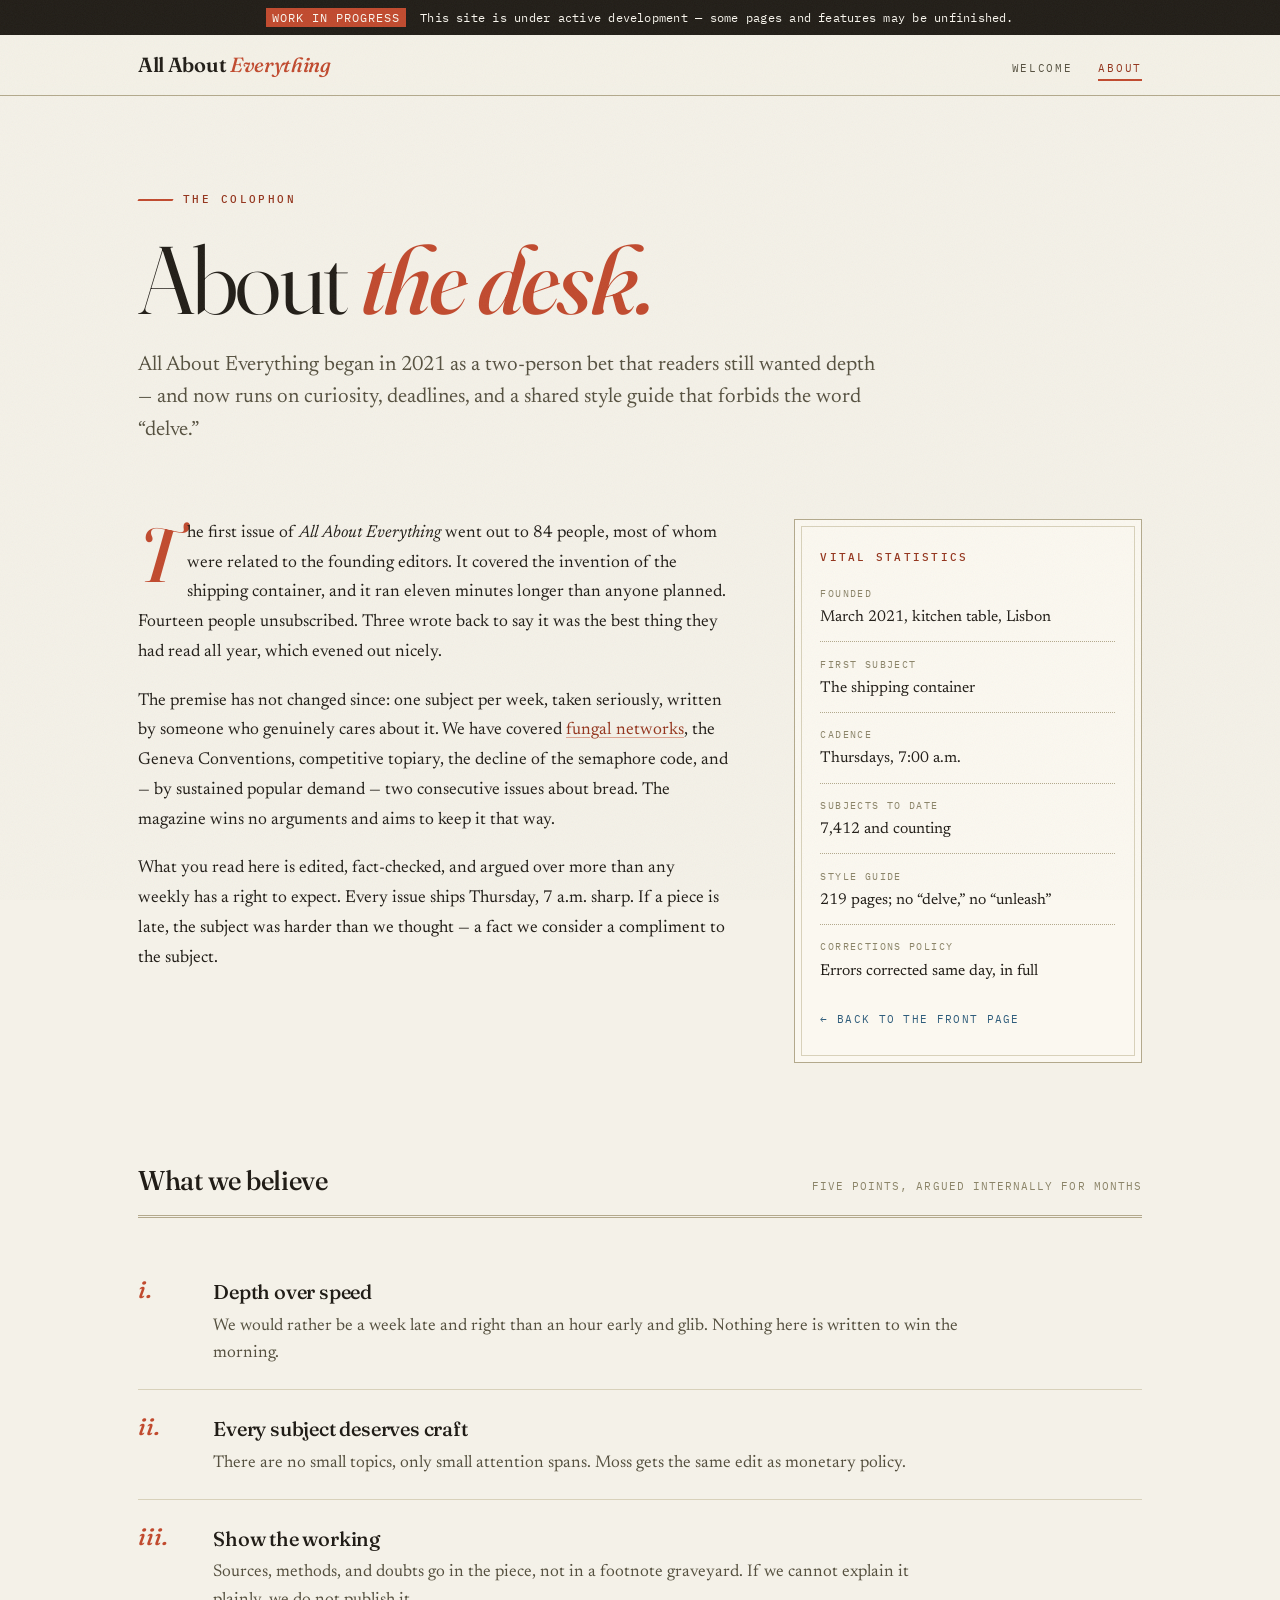
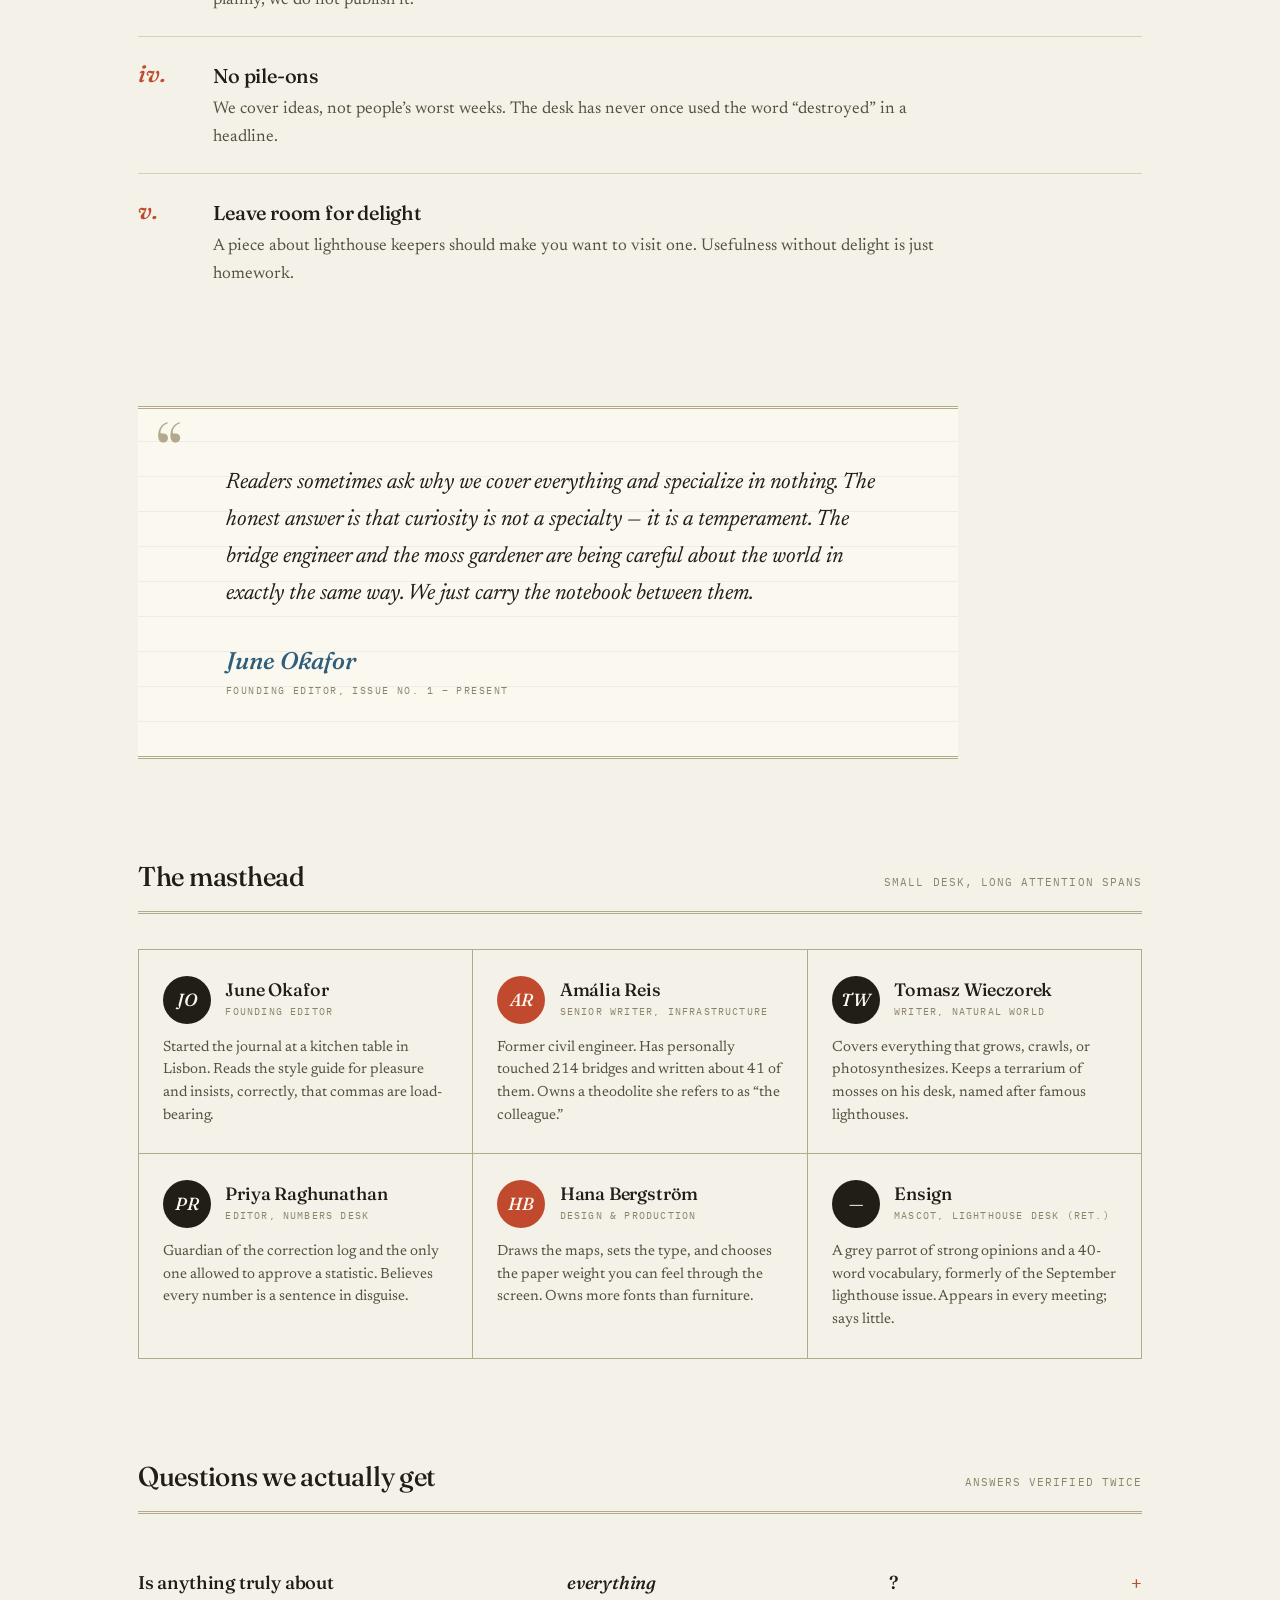
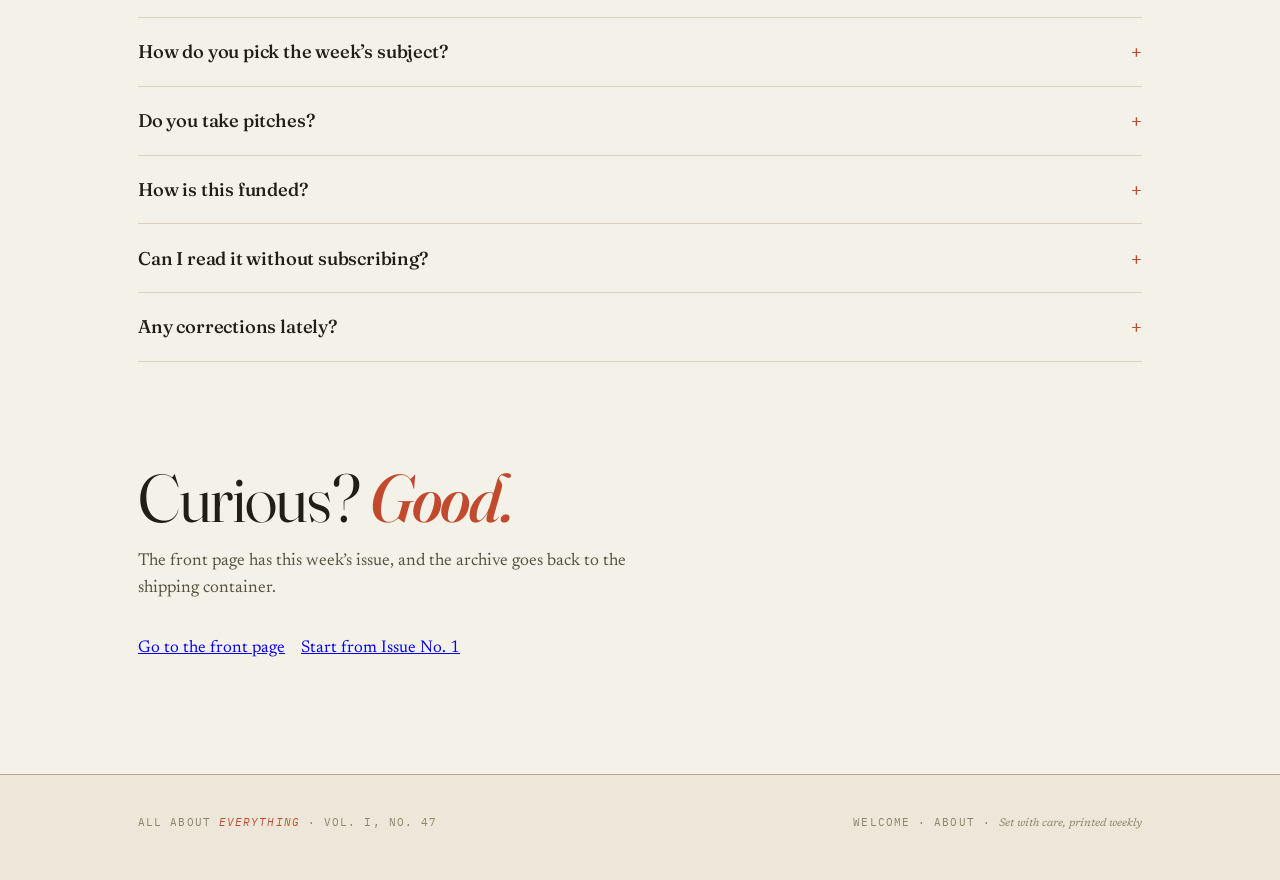
==== commit 82c711c9: "Resolve Google AdSense ads.txt file not found issue (6abd465748919c15307b7b07)" ====
--- a/about.html
+++ b/about.html
@@ -5,6 +5,7 @@
   <meta name="viewport" content="width=device-width, initial-scale=1">
   <title>About — All About Everything</title>
   <meta name="description" content="The story, the standards, and the people behind All About Everything, a weekly journal of useful obsessions.">
+  <meta name="google-adsense-account" content="ca-pub-3044430061127315">
   <link rel="icon" type="image/svg+xml" href="/favicon.svg">
   <link rel="preconnect" href="https://fonts.googleapis.com">
   <link rel="preconnect" href="https://fonts.gstatic.com" crossorigin>
@@ -15,6 +16,10 @@
      crossorigin="anonymous"></script>
 </head>
 <body>
+
+  <aside class="dev-notice" role="note" aria-label="Site status">
+    <p><span class="dev-notice-tag">Work in progress</span> This site is under active development &mdash; some pages and features may be unfinished.</p>
+  </aside>
 
   <header class="topbar">
     <div class="topbar-inner">
--- a/css/site.css
+++ b/css/site.css
@@ -54,6 +54,28 @@
   background-image: url("data:image/svg+xml,%3Csvg xmlns='http://www.w3.org/2000/svg' width='140' height='140'%3E%3Cfilter id='n'%3E%3CfeTurbulence type='fractalNoise' baseFrequency='0.9' numOctaves='3'/%3E%3C/filter%3E%3Crect width='140' height='140' filter='url(%23n)'/%3E%3C/svg%3E");
 }
 
+/* ---- development notice -------------------------------------- */
+.dev-notice {
+  background: var(--ink);
+  color: var(--paper-raised);
+  font-family: var(--mono);
+  font-size: 0.75rem;
+  letter-spacing: 0.02em;
+  line-height: 1.5;
+  text-align: center;
+  padding: 0.5rem var(--gutter);
+}
+
+.dev-notice-tag {
+  display: inline-block;
+  margin-right: 0.6em;
+  padding: 0.05em 0.5em;
+  background: var(--accent);
+  color: var(--paper-raised);
+  text-transform: uppercase;
+  letter-spacing: 0.08em;
+}
+
 /* ---- top bar -------------------------------------------------- */
 .topbar {
   position: sticky;
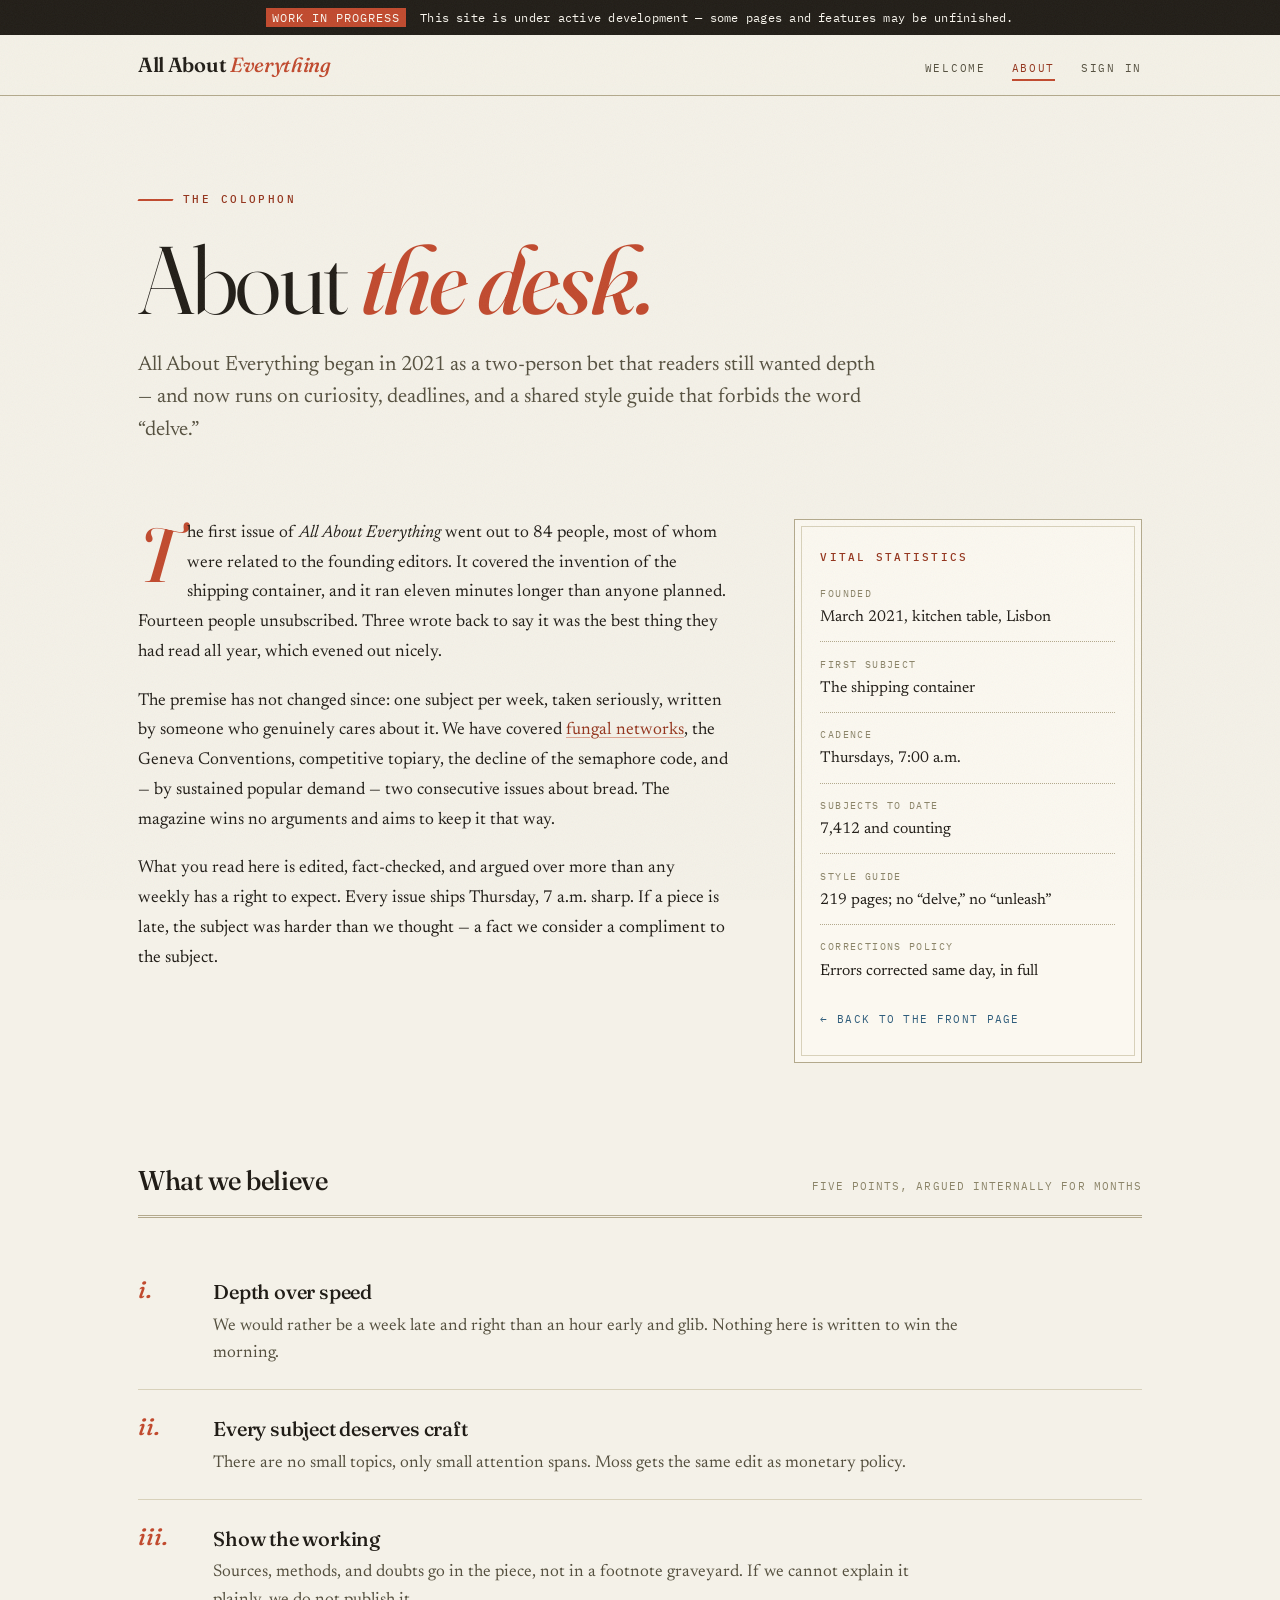
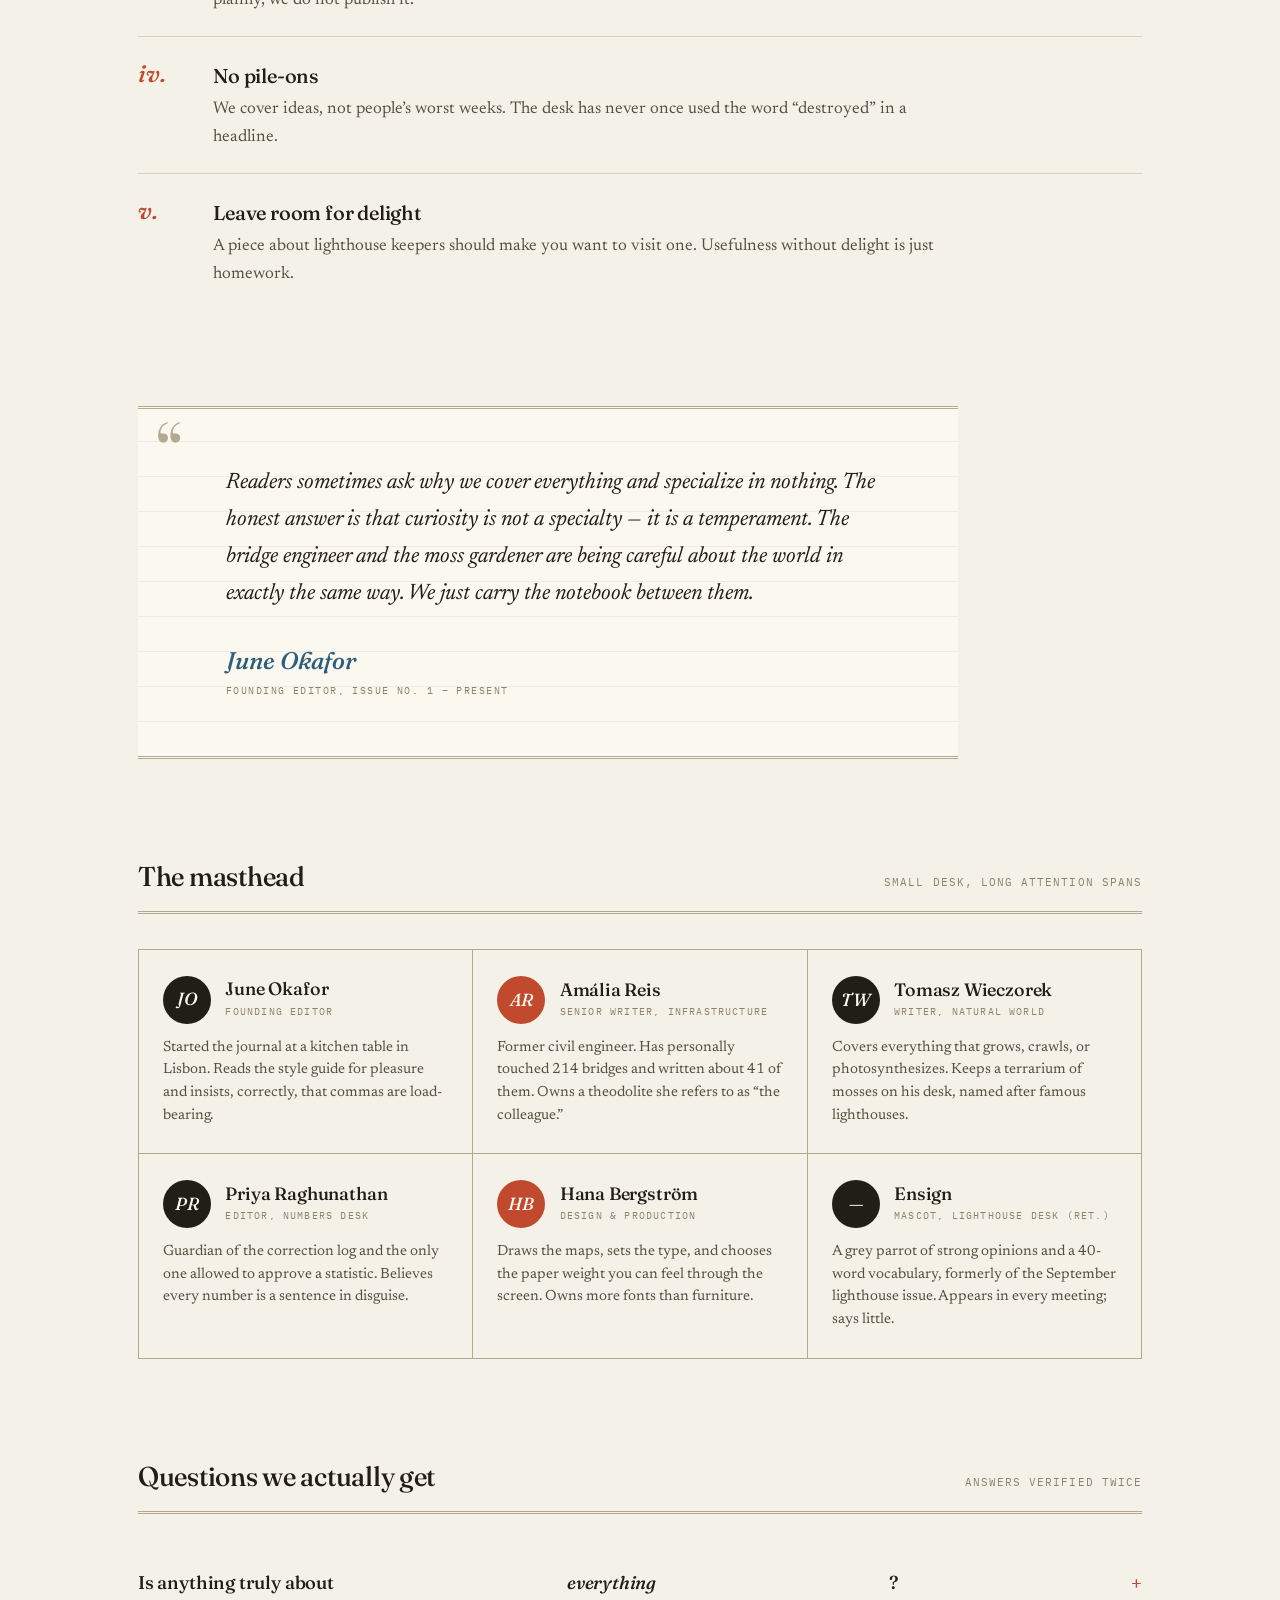
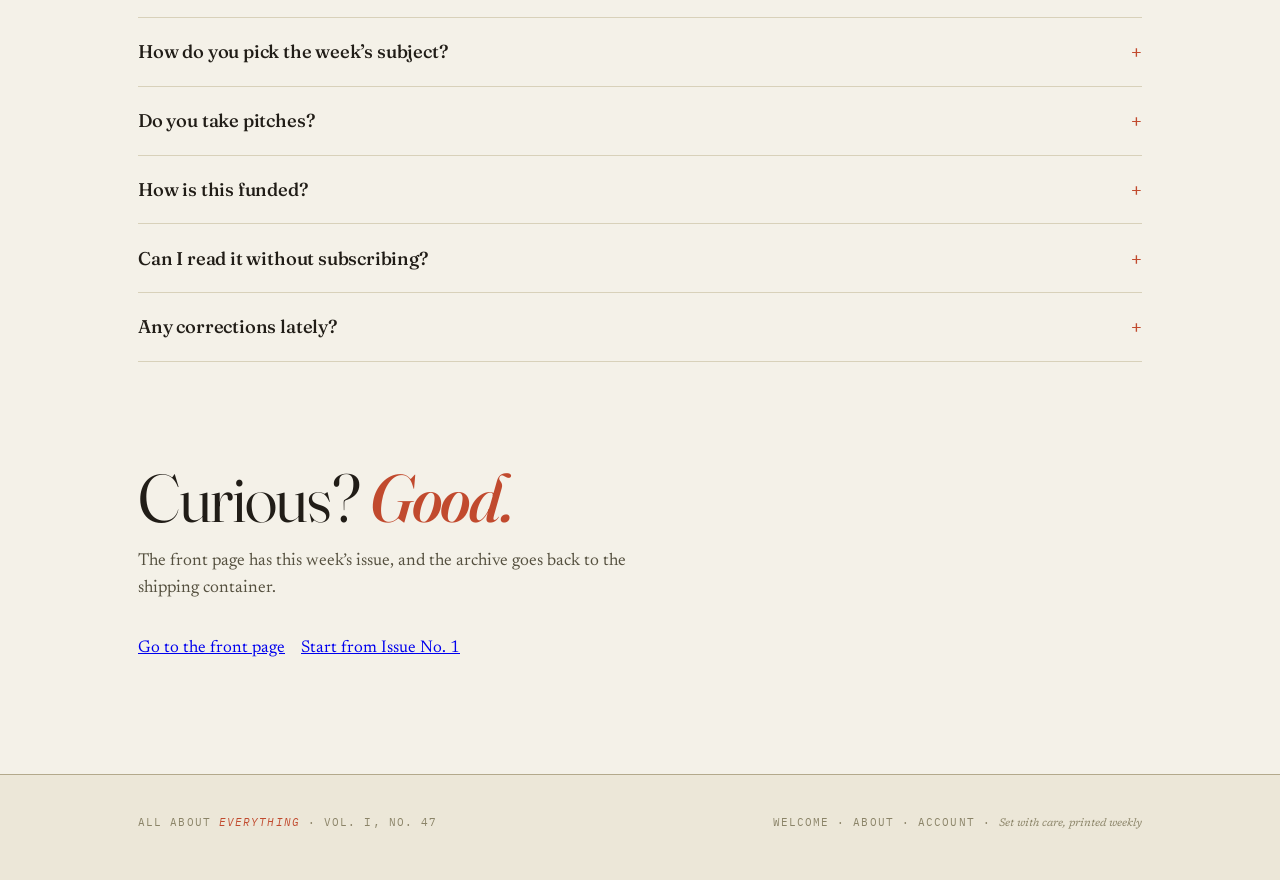
==== commit 82421f2d: "Add Netlify Identity (6abd7f34d8d8047aaa968fb3)" ====
--- a/about.html
+++ b/about.html
@@ -12,6 +12,7 @@
   <link href="https://fonts.googleapis.com/css2?family=Fraunces:ital,opsz,wght@0,9..144,300..900;1,9..144,300..900&family=Newsreader:ital,opsz,wght@0,6..72,300..700;1,6..72,300..700&family=IBM+Plex+Mono:ital,wght@0,400;0,500;1,400&display=swap" rel="stylesheet">
   <link rel="stylesheet" href="/css/site.css">
   <link rel="stylesheet" href="/css/about.css">
+  <script type="module" src="/js/nav-auth.js"></script>
   <script async src="https://pagead2.googlesyndication.com/pagead/js/adsbygoogle.js?client=ca-pub-3044430061127315"
      crossorigin="anonymous"></script>
 </head>
@@ -27,6 +28,7 @@
       <nav class="nav" aria-label="Primary">
         <a href="/">Welcome</a>
         <a href="/about.html" aria-current="page">About</a>
+        <a href="/account.html" data-auth-link>Sign in</a>
       </nav>
     </div>
   </header>
@@ -315,7 +317,7 @@
   <footer class="footer">
     <div class="footer-inner">
       <p>All About <em style="font-style:italic;color:var(--accent)">Everything</em> · Vol. I, No. 47</p>
-      <p><a href="/">Welcome</a> · <a href="/about.html">About</a> · <span class="fin">Set with care, printed weekly</span></p>
+      <p><a href="/">Welcome</a> · <a href="/about.html">About</a> · <a href="/account.html">Account</a> · <span class="fin">Set with care, printed weekly</span></p>
     </div>
   </footer>
 
